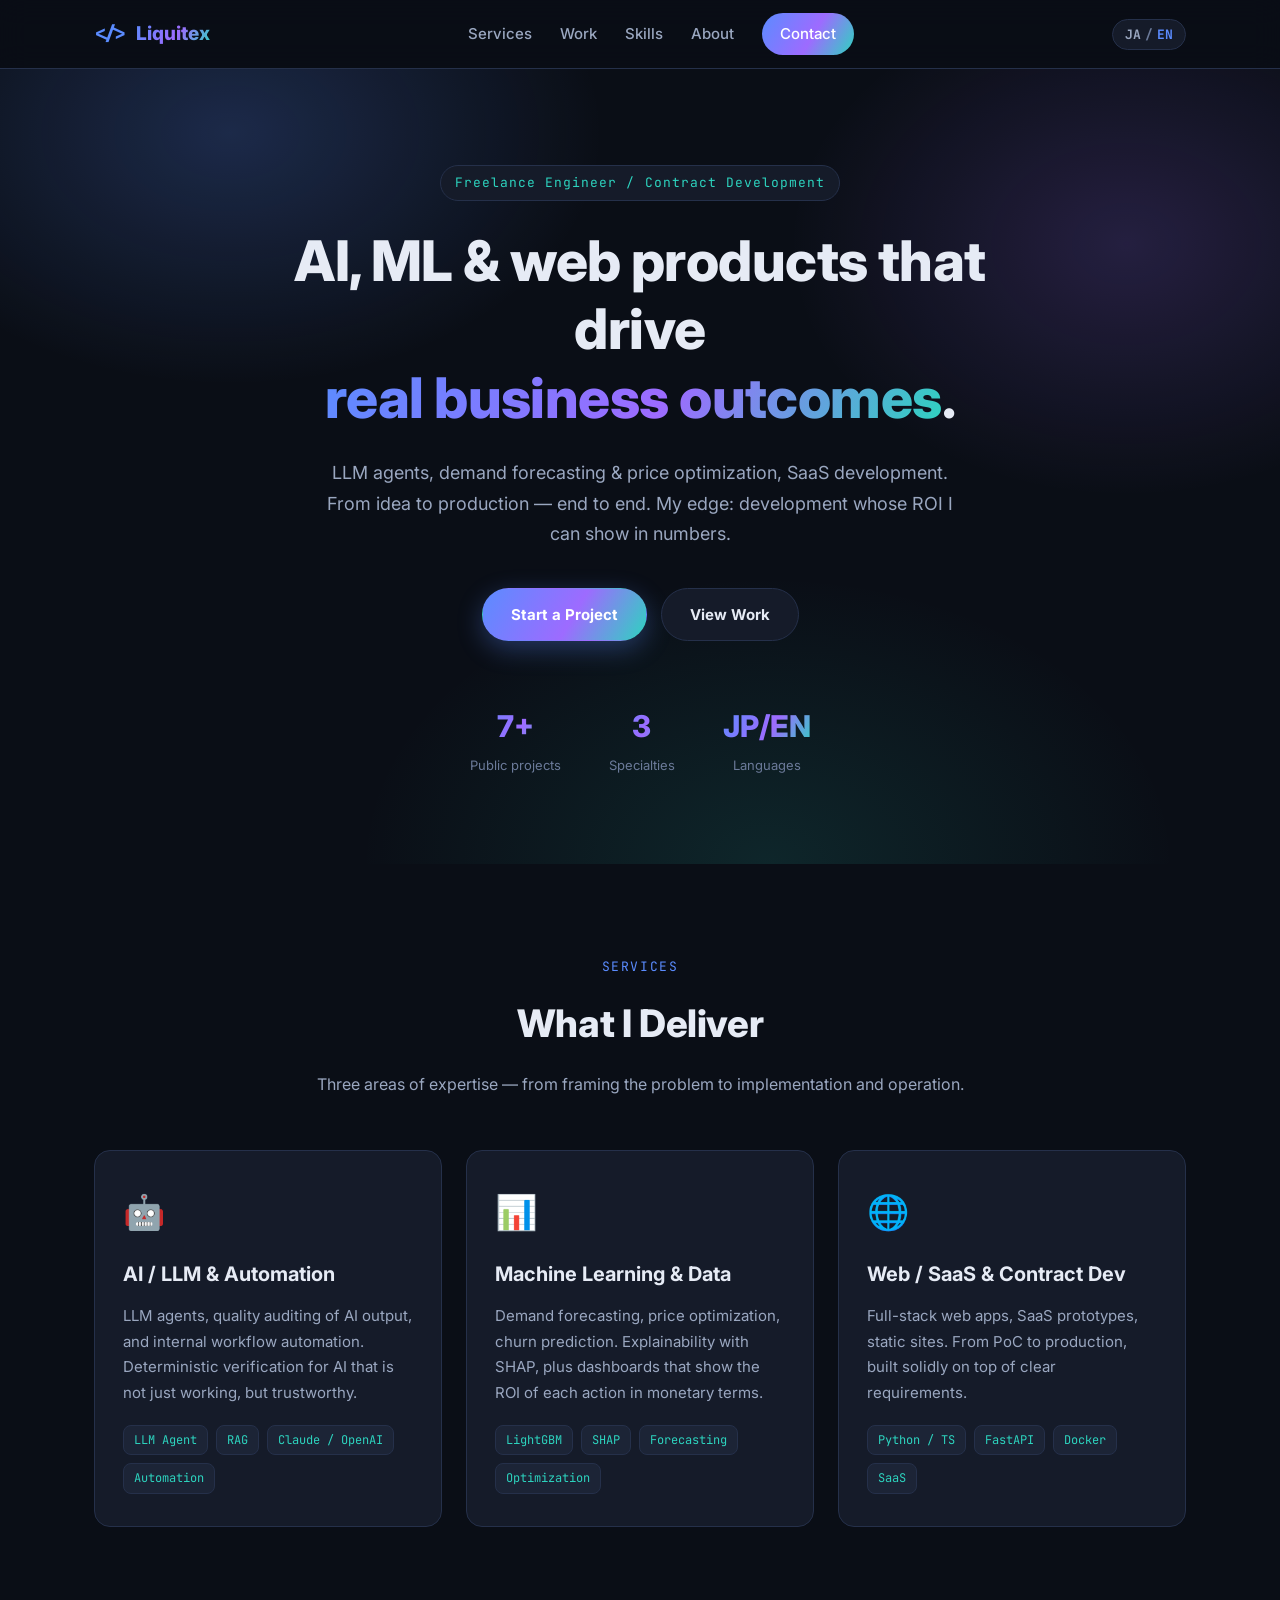
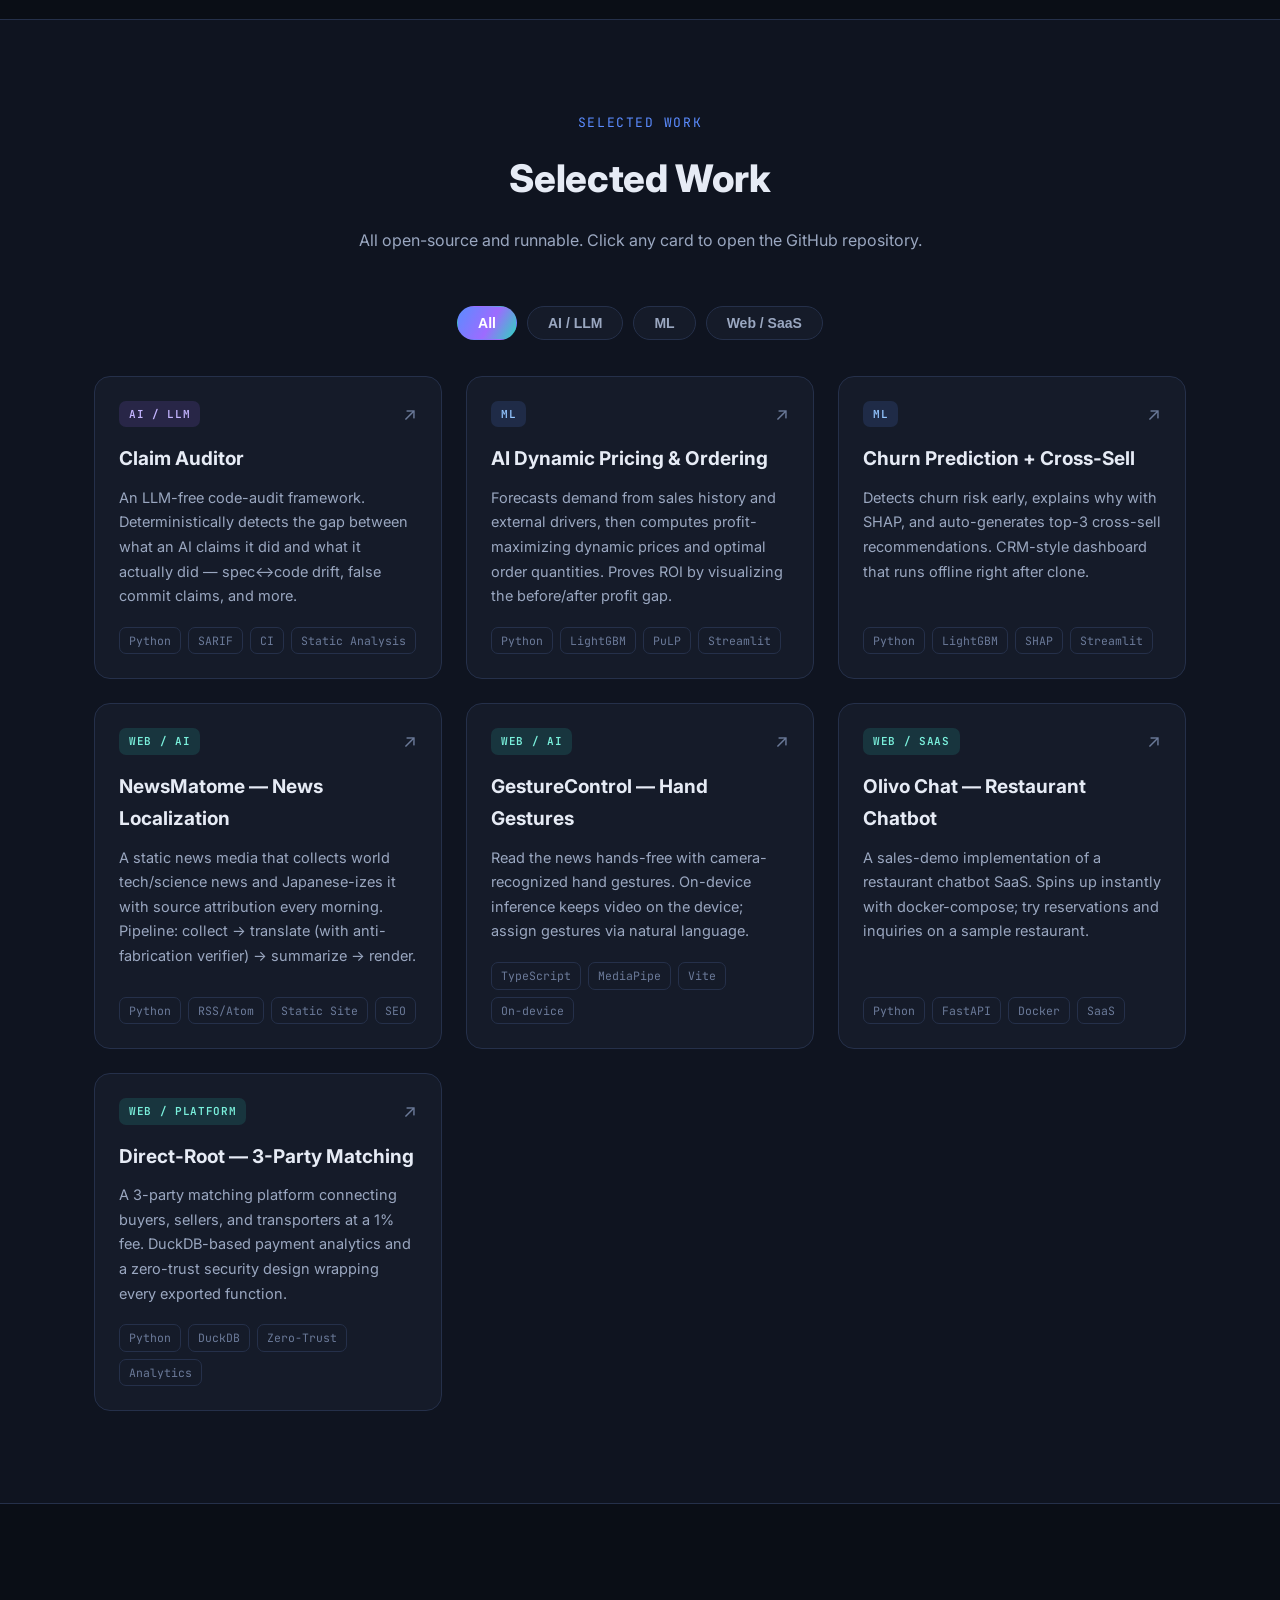
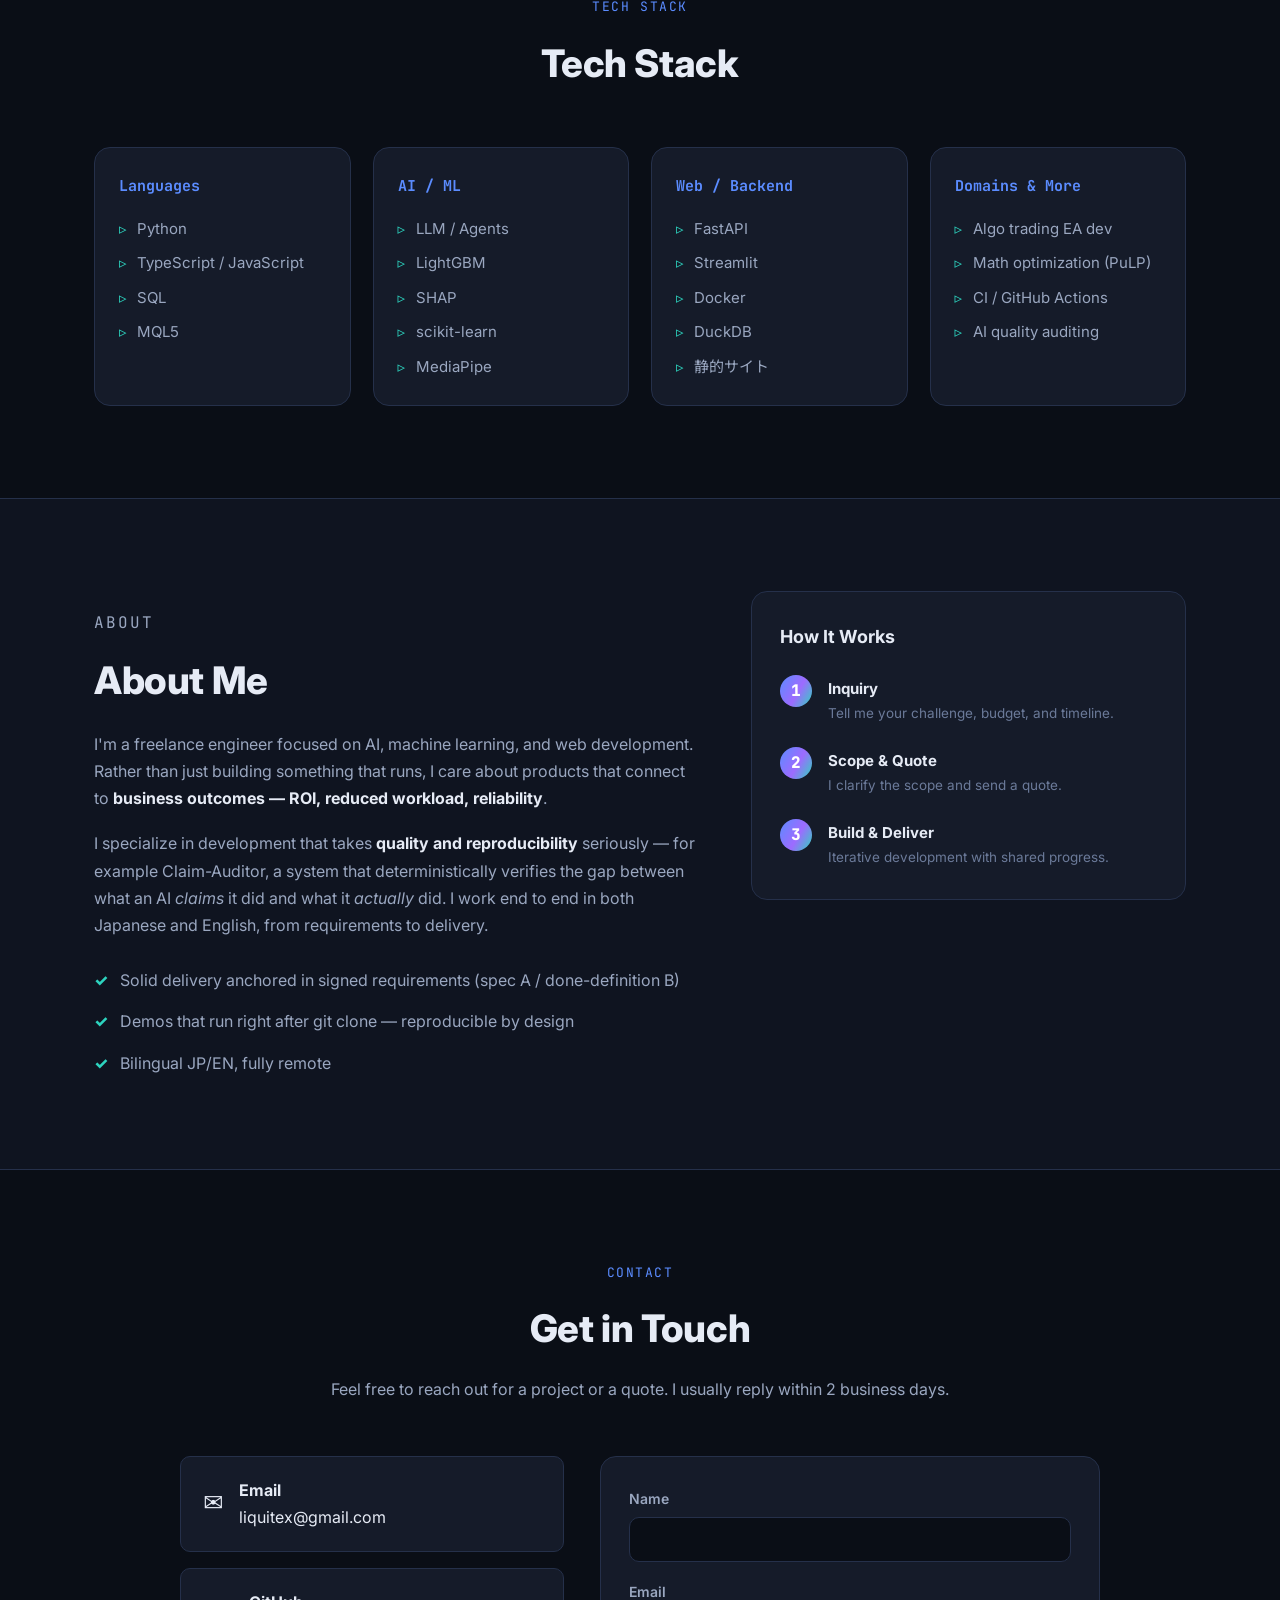
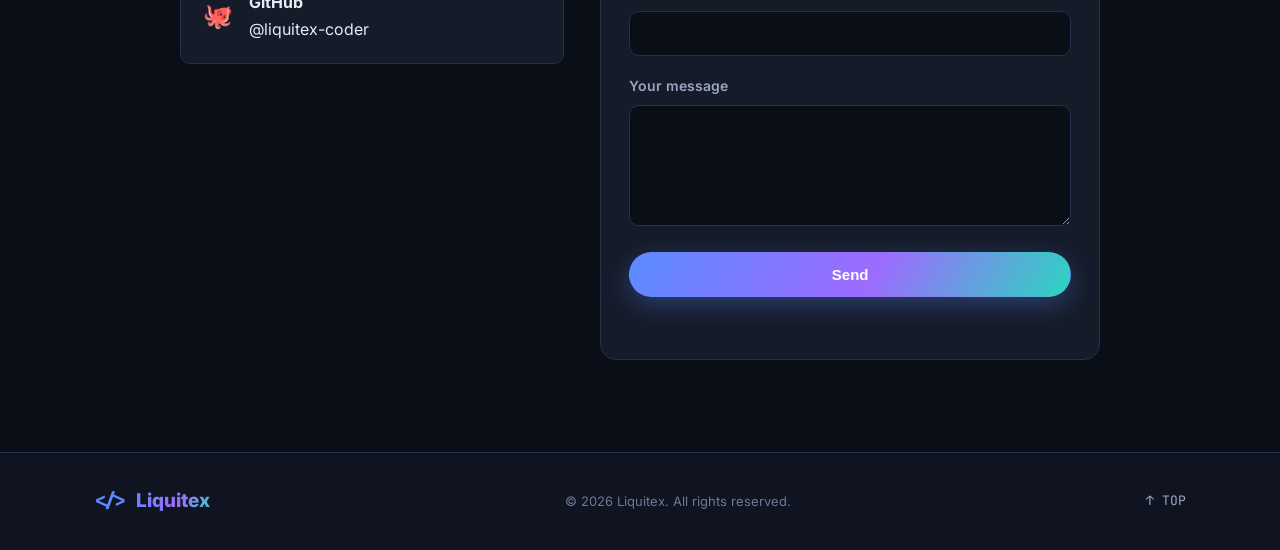
==== index.html @ 2803177d "Add bilingual freelance portfolio site Build a client-acquisition portfolio as a static GitHub Pages" ====
<!DOCTYPE html>
<html lang="ja">
<head>
  <meta charset="UTF-8" />
  <meta name="viewport" content="width=device-width, initial-scale=1.0" />
  <title data-i18n="meta.title">Liquitex — AI・機械学習・Web開発フリーランスエンジニア</title>
  <meta name="description" data-i18n="meta.description" content="AI・機械学習・Web開発で、ビジネスの成果に直結するプロダクトを作るフリーランスエンジニア。LLMエージェント、需要予測・価格最適化、SaaS開発の実績。" />
  <meta name="author" content="Liquitex" />

  <!-- Open Graph -->
  <meta property="og:type" content="website" />
  <meta property="og:title" content="Liquitex — AI・機械学習・Web開発エンジニア" />
  <meta property="og:description" content="AI・機械学習・Web開発で、ビジネスの成果に直結するプロダクトを作るフリーランスエンジニア。" />
  <meta property="og:url" content="https://liquitex-coder.github.io/" />
  <meta name="twitter:card" content="summary_large_image" />

  <link rel="icon" type="image/svg+xml" href="assets/favicon.svg" />
  <link rel="preconnect" href="https://fonts.googleapis.com" />
  <link rel="preconnect" href="https://fonts.gstatic.com" crossorigin />
  <link href="https://fonts.googleapis.com/css2?family=Inter:wght@400;500;600;700;800&family=Noto+Sans+JP:wght@400;500;700;800&family=JetBrains+Mono:wght@400;600&display=swap" rel="stylesheet" />
  <link rel="stylesheet" href="css/style.css" />
</head>
<body>
  <!-- ===== Header / Nav ===== -->
  <header class="site-header" id="top">
    <div class="container nav">
      <a href="#top" class="brand">
        <span class="brand-mark">&lt;/&gt;</span>
        <span class="brand-name">Liquitex</span>
      </a>
      <nav class="nav-links" aria-label="main">
        <a href="#services" data-i18n="nav.services">サービス</a>
        <a href="#work" data-i18n="nav.work">実績</a>
        <a href="#skills" data-i18n="nav.skills">スキル</a>
        <a href="#about" data-i18n="nav.about">プロフィール</a>
        <a href="#contact" class="nav-cta" data-i18n="nav.contact">お問い合わせ</a>
      </nav>
      <div class="nav-tools">
        <button class="lang-toggle" id="langToggle" type="button" aria-label="Switch language">
          <span class="lang-opt" data-lang="ja">JA</span>
          <span class="lang-sep">/</span>
          <span class="lang-opt" data-lang="en">EN</span>
        </button>
        <button class="menu-toggle" id="menuToggle" type="button" aria-label="Menu" aria-expanded="false">
          <span></span><span></span><span></span>
        </button>
      </div>
    </div>
  </header>

  <main>
    <!-- ===== Hero ===== -->
    <section class="hero">
      <div class="hero-bg" aria-hidden="true"></div>
      <div class="container hero-inner">
        <p class="eyebrow" data-i18n="hero.eyebrow">フリーランスエンジニア / 受託開発</p>
        <h1 class="hero-title" data-i18n="hero.title">
          AI・機械学習・Web開発で、<br /><span class="grad">ビジネスの成果</span>に直結するプロダクトを。
        </h1>
        <p class="hero-sub" data-i18n="hero.sub">
          LLMエージェント、需要予測・価格最適化、SaaS開発。アイデアから運用まで一気通貫で形にします。ROIを数字で示せる開発が強みです。
        </p>
        <div class="hero-cta">
          <a href="#contact" class="btn btn-primary" data-i18n="hero.ctaPrimary">案件のご相談</a>
          <a href="#work" class="btn btn-ghost" data-i18n="hero.ctaSecondary">実績を見る</a>
        </div>
        <div class="hero-stats">
          <div class="stat"><span class="stat-num" data-i18n="hero.stat1Num">7+</span><span class="stat-label" data-i18n="hero.stat1Label">公開プロジェクト</span></div>
          <div class="stat"><span class="stat-num" data-i18n="hero.stat2Num">3</span><span class="stat-label" data-i18n="hero.stat2Label">専門領域</span></div>
          <div class="stat"><span class="stat-num" data-i18n="hero.stat3Num">JP/EN</span><span class="stat-label" data-i18n="hero.stat3Label">対応言語</span></div>
        </div>
      </div>
    </section>

    <!-- ===== Services ===== -->
    <section id="services" class="section">
      <div class="container">
        <div class="section-head">
          <p class="section-eyebrow" data-i18n="services.eyebrow">SERVICES</p>
          <h2 class="section-title" data-i18n="services.title">提供できること</h2>
          <p class="section-lead" data-i18n="services.lead">3つの専門領域で、課題の整理から実装・運用まで対応します。</p>
        </div>
        <div class="cards-3">
          <article class="svc-card">
            <div class="svc-icon">🤖</div>
            <h3 data-i18n="services.s1Title">AI / LLM・自動化</h3>
            <p data-i18n="services.s1Body">LLMエージェント、AI生成物の品質監査、社内業務の自動化。決定論的な検証で「動くだけ」でなく「信頼できる」AIを構築します。</p>
            <ul class="svc-tags">
              <li>LLM Agent</li><li>RAG</li><li>Claude / OpenAI</li><li data-i18n="services.s1Tag">業務自動化</li>
            </ul>
          </article>
          <article class="svc-card">
            <div class="svc-icon">📊</div>
            <h3 data-i18n="services.s2Title">機械学習・データ分析</h3>
            <p data-i18n="services.s2Body">需要予測、価格最適化、解約予測。SHAPによる説明可能性と、施策のROIを金額で示すダッシュボードまで一体で提供します。</p>
            <ul class="svc-tags">
              <li>LightGBM</li><li>SHAP</li><li data-i18n="services.s2Tag">需要予測</li><li data-i18n="services.s2Tag2">最適化</li>
            </ul>
          </article>
          <article class="svc-card">
            <div class="svc-icon">🌐</div>
            <h3 data-i18n="services.s3Title">Web / SaaS・受託開発</h3>
            <p data-i18n="services.s3Body">フルスタックWebアプリ、SaaSプロトタイプ、静的サイト。PoCから本番運用まで、要件定義を起点に着実に形にします。</p>
            <ul class="svc-tags">
              <li>Python / TS</li><li>FastAPI</li><li>Docker</li><li data-i18n="services.s3Tag">SaaS</li>
            </ul>
          </article>
        </div>
      </div>
    </section>

    <!-- ===== Work / Projects ===== -->
    <section id="work" class="section section-alt">
      <div class="container">
        <div class="section-head">
          <p class="section-eyebrow" data-i18n="work.eyebrow">SELECTED WORK</p>
          <h2 class="section-title" data-i18n="work.title">実績・プロジェクト</h2>
          <p class="section-lead" data-i18n="work.lead">いずれもソースコード公開・実行可能。クリックでGitHubリポジトリへ。</p>
        </div>
        <div class="filter-bar" id="filterBar">
          <button class="filter-btn active" data-filter="all" data-i18n="work.filterAll">すべて</button>
          <button class="filter-btn" data-filter="ai" data-i18n="work.filterAI">AI / LLM</button>
          <button class="filter-btn" data-filter="ml" data-i18n="work.filterML">機械学習</button>
          <button class="filter-btn" data-filter="web" data-i18n="work.filterWeb">Web / SaaS</button>
        </div>
        <div class="cards-grid" id="projectGrid"><!-- rendered by js/projects.js --></div>
      </div>
    </section>

    <!-- ===== Skills ===== -->
    <section id="skills" class="section">
      <div class="container">
        <div class="section-head">
          <p class="section-eyebrow" data-i18n="skills.eyebrow">TECH STACK</p>
          <h2 class="section-title" data-i18n="skills.title">技術スタック</h2>
        </div>
        <div class="skills-grid">
          <div class="skill-group">
            <h3 data-i18n="skills.g1">言語</h3>
            <ul><li>Python</li><li>TypeScript / JavaScript</li><li>SQL</li><li>MQL5</li></ul>
          </div>
          <div class="skill-group">
            <h3 data-i18n="skills.g2">AI / ML</h3>
            <ul><li>LLM / Agents</li><li>LightGBM</li><li>SHAP</li><li>scikit-learn</li><li>MediaPipe</li></ul>
          </div>
          <div class="skill-group">
            <h3 data-i18n="skills.g3">Web / バックエンド</h3>
            <ul><li>FastAPI</li><li>Streamlit</li><li>Docker</li><li>DuckDB</li><li>静的サイト</li></ul>
          </div>
          <div class="skill-group">
            <h3 data-i18n="skills.g4">領域・その他</h3>
            <ul><li data-i18n="skills.fx">自動売買EA開発</li><li data-i18n="skills.opt">数理最適化 (PuLP)</li><li>CI / GitHub Actions</li><li data-i18n="skills.audit">AI品質監査</li></ul>
          </div>
        </div>
      </div>
    </section>

    <!-- ===== About ===== -->
    <section id="about" class="section section-alt">
      <div class="container about-inner">
        <div class="about-text">
          <p class="section-eyebrow" data-i18n="about.eyebrow">ABOUT</p>
          <h2 class="section-title" data-i18n="about.title">プロフィール</h2>
          <p data-i18n="about.p1">AI・機械学習・Web開発を軸に活動するフリーランスエンジニアです。単に動くものを作るのではなく、<strong>ビジネス上の成果（ROI・工数削減・信頼性）</strong>に結びつくプロダクトづくりを大切にしています。</p>
          <p data-i18n="about.p2">特に、AIが「やったと主張すること」と「実際にやったこと」の差分を決定論的に検証する仕組み（Claim-Auditor）など、<strong>品質と再現性</strong>に踏み込んだ開発を得意とします。日本語・英語の両方で要件定義から納品まで対応可能です。</p>
          <div class="about-points">
            <div class="point"><span class="point-mark">✓</span><span data-i18n="about.point1">要件定義（署名要件A／受け入れ定義B）を起点にした堅実な開発</span></div>
            <div class="point"><span class="point-mark">✓</span><span data-i18n="about.point2">git clone 後すぐ動く・再現可能なデモを重視</span></div>
            <div class="point"><span class="point-mark">✓</span><span data-i18n="about.point3">日英バイリンガル対応・リモート完結</span></div>
          </div>
        </div>
        <aside class="about-card">
          <h3 data-i18n="about.flowTitle">ご依頼の流れ</h3>
          <ol class="flow">
            <li><span class="flow-step">1</span><div><strong data-i18n="about.flow1t">ご相談</strong><p data-i18n="about.flow1b">課題・ご予算・納期をお聞かせください。</p></div></li>
            <li><span class="flow-step">2</span><div><strong data-i18n="about.flow2t">要件定義・お見積</strong><p data-i18n="about.flow2b">実現範囲を整理し、見積をご提示。</p></div></li>
            <li><span class="flow-step">3</span><div><strong data-i18n="about.flow3t">開発・納品</strong><p data-i18n="about.flow3b">進捗を共有しながら反復的に開発。</p></div></li>
          </ol>
        </aside>
      </div>
    </section>

    <!-- ===== Contact ===== -->
    <section id="contact" class="section">
      <div class="container">
        <div class="section-head">
          <p class="section-eyebrow" data-i18n="contact.eyebrow">CONTACT</p>
          <h2 class="section-title" data-i18n="contact.title">お問い合わせ</h2>
          <p class="section-lead" data-i18n="contact.lead">案件のご相談・お見積もりはお気軽にどうぞ。通常2営業日以内に返信します。</p>
        </div>
        <div class="contact-grid">
          <div class="contact-direct">
            <a class="contact-link" href="mailto:liquitex@gmail.com">
              <span class="contact-ic">✉️</span>
              <span><strong>Email</strong><br />liquitex@gmail.com</span>
            </a>
            <a class="contact-link" href="https://github.com/liquitex-coder" target="_blank" rel="noopener">
              <span class="contact-ic">🐙</span>
              <span><strong>GitHub</strong><br />@liquitex-coder</span>
            </a>
          </div>
          <!-- Formspree form. 使い方: https://formspree.io で無料登録し、発行された
               フォームID (例: xqkzabcd) を下の action の YOUR_FORM_ID と差し替えてください。
               未設定の場合は自動でメールクライアントが開くフォールバックが働きます。 -->
          <form class="contact-form" id="contactForm" action="https://formspree.io/f/YOUR_FORM_ID" method="POST">
            <div class="field">
              <label for="name" data-i18n="contact.name">お名前</label>
              <input type="text" id="name" name="name" required />
            </div>
            <div class="field">
              <label for="email" data-i18n="contact.email">メールアドレス</label>
              <input type="email" id="email" name="email" required />
            </div>
            <div class="field">
              <label for="message" data-i18n="contact.message">ご相談内容</label>
              <textarea id="message" name="message" rows="5" required></textarea>
            </div>
            <button type="submit" class="btn btn-primary btn-block" data-i18n="contact.send">送信する</button>
            <p class="form-note" id="formNote" data-i18n="contact.note"></p>
          </form>
        </div>
      </div>
    </section>
  </main>

  <!-- ===== Footer ===== -->
  <footer class="site-footer">
    <div class="container footer-inner">
      <span class="brand"><span class="brand-mark">&lt;/&gt;</span><span class="brand-name">Liquitex</span></span>
      <p class="copyright">© <span id="year"></span> Liquitex. All rights reserved.</p>
      <a href="#top" class="to-top" data-i18n="footer.top">↑ TOP</a>
    </div>
  </footer>

  <script src="js/i18n.js"></script>
  <script src="js/projects.js"></script>
  <script src="js/main.js"></script>
</body>
</html>
---- css/style.css ----
/* ============================================================
   Liquitex Portfolio — style.css
   Modern dark theme, bilingual JP/EN, no build step.
   ============================================================ */

:root {
  --bg: #0a0e16;
  --bg-alt: #0f1420;
  --surface: #151b29;
  --surface-2: #1c2436;
  --border: #25304a;
  --text: #e6ebf5;
  --text-dim: #9aa7c0;
  --text-faint: #6b7a99;
  --accent: #5b8cff;
  --accent-2: #9d6bff;
  --accent-3: #2dd4bf;
  --grad: linear-gradient(120deg, #5b8cff 0%, #9d6bff 55%, #2dd4bf 100%);
  --radius: 16px;
  --radius-sm: 10px;
  --shadow: 0 12px 40px rgba(0, 0, 0, 0.45);
  --maxw: 1140px;
  --font-ja: "Noto Sans JP", "Inter", system-ui, sans-serif;
  --font-en: "Inter", "Noto Sans JP", system-ui, sans-serif;
  --font-mono: "JetBrains Mono", ui-monospace, monospace;
}

* { box-sizing: border-box; margin: 0; padding: 0; }

html { scroll-behavior: smooth; scroll-padding-top: 80px; }

body {
  font-family: var(--font-ja);
  background: var(--bg);
  color: var(--text);
  line-height: 1.7;
  -webkit-font-smoothing: antialiased;
  overflow-x: hidden;
}
body[data-lang="en"] { font-family: var(--font-en); }

a { color: inherit; text-decoration: none; }
img { max-width: 100%; display: block; }

.container { width: 100%; max-width: var(--maxw); margin: 0 auto; padding: 0 24px; }

/* ---------- Header / Nav ---------- */
.site-header {
  position: sticky; top: 0; z-index: 100;
  background: rgba(10, 14, 22, 0.78);
  backdrop-filter: blur(14px);
  border-bottom: 1px solid var(--border);
}
.nav { display: flex; align-items: center; justify-content: space-between; height: 68px; }
.brand { display: inline-flex; align-items: center; gap: 9px; font-weight: 800; font-size: 19px; }
.brand-mark { font-family: var(--font-mono); color: var(--accent); }
.brand-name { background: var(--grad); -webkit-background-clip: text; background-clip: text; -webkit-text-fill-color: transparent; }
.nav-links { display: flex; align-items: center; gap: 28px; }
.nav-links a { color: var(--text-dim); font-size: 15px; font-weight: 500; transition: color .2s; }
.nav-links a:hover { color: var(--text); }
.nav-cta {
  padding: 8px 18px; border-radius: 999px; color: #fff !important;
  background: var(--grad); font-weight: 700;
}
.nav-cta:hover { opacity: .9; }
.nav-tools { display: flex; align-items: center; gap: 12px; }
.lang-toggle {
  display: inline-flex; align-items: center; gap: 4px;
  background: var(--surface); border: 1px solid var(--border);
  color: var(--text-dim); border-radius: 999px; padding: 6px 12px;
  font-size: 13px; font-weight: 700; cursor: pointer; font-family: var(--font-mono);
}
.lang-toggle .lang-opt.active { color: var(--accent); }
.lang-sep { color: var(--text-faint); }
.menu-toggle { display: none; flex-direction: column; gap: 5px; background: none; border: 0; cursor: pointer; padding: 8px; }
.menu-toggle span { width: 22px; height: 2px; background: var(--text); border-radius: 2px; transition: .25s; }
.menu-toggle.open span:nth-child(1) { transform: translateY(7px) rotate(45deg); }
.menu-toggle.open span:nth-child(2) { opacity: 0; }
.menu-toggle.open span:nth-child(3) { transform: translateY(-7px) rotate(-45deg); }

/* ---------- Hero ---------- */
.hero { position: relative; padding: 96px 0 88px; overflow: hidden; }
.hero-bg {
  position: absolute; inset: 0; z-index: 0;
  background:
    radial-gradient(620px 420px at 18% 8%, rgba(91,140,255,.22), transparent 60%),
    radial-gradient(560px 420px at 88% 22%, rgba(157,107,255,.18), transparent 60%),
    radial-gradient(680px 480px at 60% 100%, rgba(45,212,191,.12), transparent 60%);
}
.hero-inner { position: relative; z-index: 1; text-align: center; max-width: 860px; }
.eyebrow {
  display: inline-block; font-family: var(--font-mono); font-size: 13px; letter-spacing: .08em;
  color: var(--accent-3); border: 1px solid var(--border); background: var(--surface);
  padding: 6px 14px; border-radius: 999px; margin-bottom: 26px;
}
.hero-title { font-size: clamp(30px, 5.2vw, 56px); line-height: 1.22; font-weight: 800; letter-spacing: -0.01em; }
.hero-title .grad { background: var(--grad); -webkit-background-clip: text; background-clip: text; -webkit-text-fill-color: transparent; }
.hero-sub { margin: 26px auto 0; max-width: 660px; color: var(--text-dim); font-size: clamp(15px, 2vw, 18px); }
.hero-cta { margin-top: 38px; display: flex; gap: 14px; justify-content: center; flex-wrap: wrap; }
.hero-stats { margin-top: 60px; display: flex; gap: 48px; justify-content: center; flex-wrap: wrap; }
.stat { display: flex; flex-direction: column; gap: 2px; }
.stat-num { font-size: 30px; font-weight: 800; background: var(--grad); -webkit-background-clip: text; background-clip: text; -webkit-text-fill-color: transparent; }
.stat-label { font-size: 13px; color: var(--text-faint); }

/* ---------- Buttons ---------- */
.btn {
  display: inline-flex; align-items: center; justify-content: center;
  padding: 13px 28px; border-radius: 999px; font-weight: 700; font-size: 15px;
  cursor: pointer; border: 1px solid transparent; transition: transform .18s, opacity .18s, background .2s;
}
.btn:hover { transform: translateY(-2px); }
.btn-primary { background: var(--grad); color: #fff; box-shadow: 0 8px 26px rgba(91,140,255,.32); }
.btn-ghost { background: var(--surface); border-color: var(--border); color: var(--text); }
.btn-ghost:hover { background: var(--surface-2); }
.btn-block { width: 100%; }

/* ---------- Sections ---------- */
.section { padding: 92px 0; }
.section-alt { background: var(--bg-alt); border-top: 1px solid var(--border); border-bottom: 1px solid var(--border); }
.section-head { text-align: center; max-width: 680px; margin: 0 auto 52px; }
.section-eyebrow { font-family: var(--font-mono); font-size: 13px; letter-spacing: .12em; color: var(--accent); margin-bottom: 12px; }
.section-title { font-size: clamp(26px, 3.6vw, 38px); font-weight: 800; letter-spacing: -0.01em; }
.section-lead { margin-top: 16px; color: var(--text-dim); font-size: 16px; }

/* ---------- Services ---------- */
.cards-3 { display: grid; grid-template-columns: repeat(3, 1fr); gap: 24px; }
.svc-card {
  background: var(--surface); border: 1px solid var(--border); border-radius: var(--radius);
  padding: 32px 28px; transition: transform .2s, border-color .2s;
}
.svc-card:hover { transform: translateY(-4px); border-color: var(--accent); }
.svc-icon { font-size: 34px; margin-bottom: 16px; }
.svc-card h3 { font-size: 20px; margin-bottom: 12px; }
.svc-card p { color: var(--text-dim); font-size: 15px; }
.svc-tags { list-style: none; display: flex; flex-wrap: wrap; gap: 8px; margin-top: 20px; }
.svc-tags li { font-family: var(--font-mono); font-size: 12px; color: var(--accent-3); background: var(--surface-2); border: 1px solid var(--border); padding: 4px 10px; border-radius: 8px; }

/* ---------- Work / Projects ---------- */
.filter-bar { display: flex; gap: 10px; justify-content: center; flex-wrap: wrap; margin-bottom: 36px; }
.filter-btn {
  background: var(--surface); border: 1px solid var(--border); color: var(--text-dim);
  padding: 8px 20px; border-radius: 999px; font-size: 14px; font-weight: 600; cursor: pointer; transition: .2s;
}
.filter-btn:hover { color: var(--text); }
.filter-btn.active { background: var(--grad); color: #fff; border-color: transparent; }
.cards-grid { display: grid; grid-template-columns: repeat(3, 1fr); gap: 24px; }
.proj-card {
  display: flex; flex-direction: column; background: var(--surface);
  border: 1px solid var(--border); border-radius: var(--radius); overflow: hidden;
  transition: transform .2s, border-color .2s; min-height: 100%;
}
.proj-card:hover { transform: translateY(-5px); border-color: var(--accent); }
.proj-top { padding: 22px 24px 0; display: flex; align-items: center; justify-content: space-between; }
.proj-cat { font-family: var(--font-mono); font-size: 11px; letter-spacing: .06em; text-transform: uppercase; padding: 4px 10px; border-radius: 7px; font-weight: 600; }
.proj-cat.ai { color: #c4b5ff; background: rgba(157,107,255,.14); }
.proj-cat.ml { color: #93c5ff; background: rgba(91,140,255,.14); }
.proj-cat.web { color: #7af0dc; background: rgba(45,212,191,.14); }
.proj-arrow { color: var(--text-faint); font-size: 18px; transition: transform .2s, color .2s; }
.proj-card:hover .proj-arrow { color: var(--accent); transform: translate(3px,-3px); }
.proj-body { padding: 14px 24px 24px; display: flex; flex-direction: column; flex: 1; }
.proj-body h3 { font-size: 19px; margin-bottom: 10px; }
.proj-body p { color: var(--text-dim); font-size: 14.5px; flex: 1; }
.proj-stack { list-style: none; display: flex; flex-wrap: wrap; gap: 7px; margin-top: 18px; }
.proj-stack li { font-family: var(--font-mono); font-size: 11.5px; color: var(--text-faint); border: 1px solid var(--border); padding: 3px 9px; border-radius: 7px; }

/* ---------- Skills ---------- */
.skills-grid { display: grid; grid-template-columns: repeat(4, 1fr); gap: 22px; }
.skill-group { background: var(--surface); border: 1px solid var(--border); border-radius: var(--radius); padding: 26px 24px; }
.skill-group h3 { font-size: 15px; color: var(--accent); margin-bottom: 16px; font-family: var(--font-mono); }
.skill-group ul { list-style: none; display: flex; flex-direction: column; gap: 9px; }
.skill-group li { font-size: 15px; color: var(--text-dim); padding-left: 18px; position: relative; }
.skill-group li::before { content: "▹"; position: absolute; left: 0; color: var(--accent-3); }

/* ---------- About ---------- */
.about-inner { display: grid; grid-template-columns: 1.4fr 1fr; gap: 48px; align-items: start; }
.about-text .section-eyebrow, .about-text .section-title { text-align: left; }
.about-text > p { color: var(--text-dim); margin-top: 18px; font-size: 16px; }
.about-text strong { color: var(--text); }
.about-points { margin-top: 28px; display: flex; flex-direction: column; gap: 14px; }
.point { display: flex; gap: 12px; align-items: flex-start; color: var(--text-dim); }
.point-mark { color: var(--accent-3); font-weight: 800; }
.about-card { background: var(--surface); border: 1px solid var(--border); border-radius: var(--radius); padding: 30px 28px; position: sticky; top: 92px; }
.about-card h3 { font-size: 18px; margin-bottom: 22px; }
.flow { list-style: none; display: flex; flex-direction: column; gap: 22px; }
.flow li { display: flex; gap: 16px; }
.flow-step { flex: none; width: 32px; height: 32px; border-radius: 50%; display: grid; place-items: center; font-weight: 800; font-family: var(--font-mono); color: #fff; background: var(--grad); }
.flow strong { font-size: 15px; }
.flow p { font-size: 13.5px; color: var(--text-faint); }

/* ---------- Contact ---------- */
.contact-grid { display: grid; grid-template-columns: 1fr 1.3fr; gap: 36px; max-width: 920px; margin: 0 auto; align-items: start; }
.contact-direct { display: flex; flex-direction: column; gap: 16px; }
.contact-link { display: flex; gap: 16px; align-items: center; background: var(--surface); border: 1px solid var(--border); border-radius: var(--radius-sm); padding: 20px 22px; transition: .2s; }
.contact-link:hover { border-color: var(--accent); transform: translateY(-2px); }
.contact-ic { font-size: 24px; }
.contact-form { background: var(--surface); border: 1px solid var(--border); border-radius: var(--radius); padding: 30px 28px; }
.field { margin-bottom: 18px; }
.field label { display: block; font-size: 14px; color: var(--text-dim); margin-bottom: 7px; font-weight: 600; }
.field input, .field textarea {
  width: 100%; background: var(--bg); border: 1px solid var(--border); border-radius: var(--radius-sm);
  padding: 12px 14px; color: var(--text); font-size: 15px; font-family: inherit; transition: border-color .2s;
}
.field input:focus, .field textarea:focus { outline: none; border-color: var(--accent); }
.field textarea { resize: vertical; }
.form-note { margin-top: 14px; font-size: 13px; color: var(--text-faint); text-align: center; min-height: 18px; }
.form-note.ok { color: var(--accent-3); }
.form-note.err { color: #ff8a8a; }

/* ---------- Footer ---------- */
.site-footer { border-top: 1px solid var(--border); padding: 32px 0; background: var(--bg-alt); }
.footer-inner { display: flex; align-items: center; justify-content: space-between; flex-wrap: wrap; gap: 14px; }
.copyright { color: var(--text-faint); font-size: 13px; }
.to-top { font-family: var(--font-mono); font-size: 13px; color: var(--text-dim); }
.to-top:hover { color: var(--accent); }

/* ---------- Reveal animation ---------- */
.reveal { opacity: 0; transform: translateY(22px); transition: opacity .6s ease, transform .6s ease; }
.reveal.in { opacity: 1; transform: none; }

/* ---------- Responsive ---------- */
@media (max-width: 920px) {
  .cards-3, .cards-grid { grid-template-columns: repeat(2, 1fr); }
  .skills-grid { grid-template-columns: repeat(2, 1fr); }
  .about-inner { grid-template-columns: 1fr; }
  .about-card { position: static; }
  .contact-grid { grid-template-columns: 1fr; }
}
@media (max-width: 720px) {
  .nav-links {
    position: fixed; inset: 68px 0 auto 0; flex-direction: column; gap: 0;
    background: var(--bg-alt); border-bottom: 1px solid var(--border);
    padding: 8px 0; transform: translateY(-130%); transition: transform .28s ease; align-items: stretch;
  }
  .nav-links.open { transform: none; }
  .nav-links a { padding: 14px 24px; }
  .nav-cta { margin: 8px 24px; text-align: center; }
  .menu-toggle { display: flex; }
  .hero-stats { gap: 32px; }
  .cards-3, .cards-grid, .skills-grid { grid-template-columns: 1fr; }
  .section { padding: 64px 0; }
  .hero { padding: 64px 0 56px; }
}

@media (prefers-reduced-motion: reduce) {
  * { scroll-behavior: auto !important; }
  .reveal { transition: none; opacity: 1; transform: none; }
  .btn:hover, .svc-card:hover, .proj-card:hover { transform: none; }
}
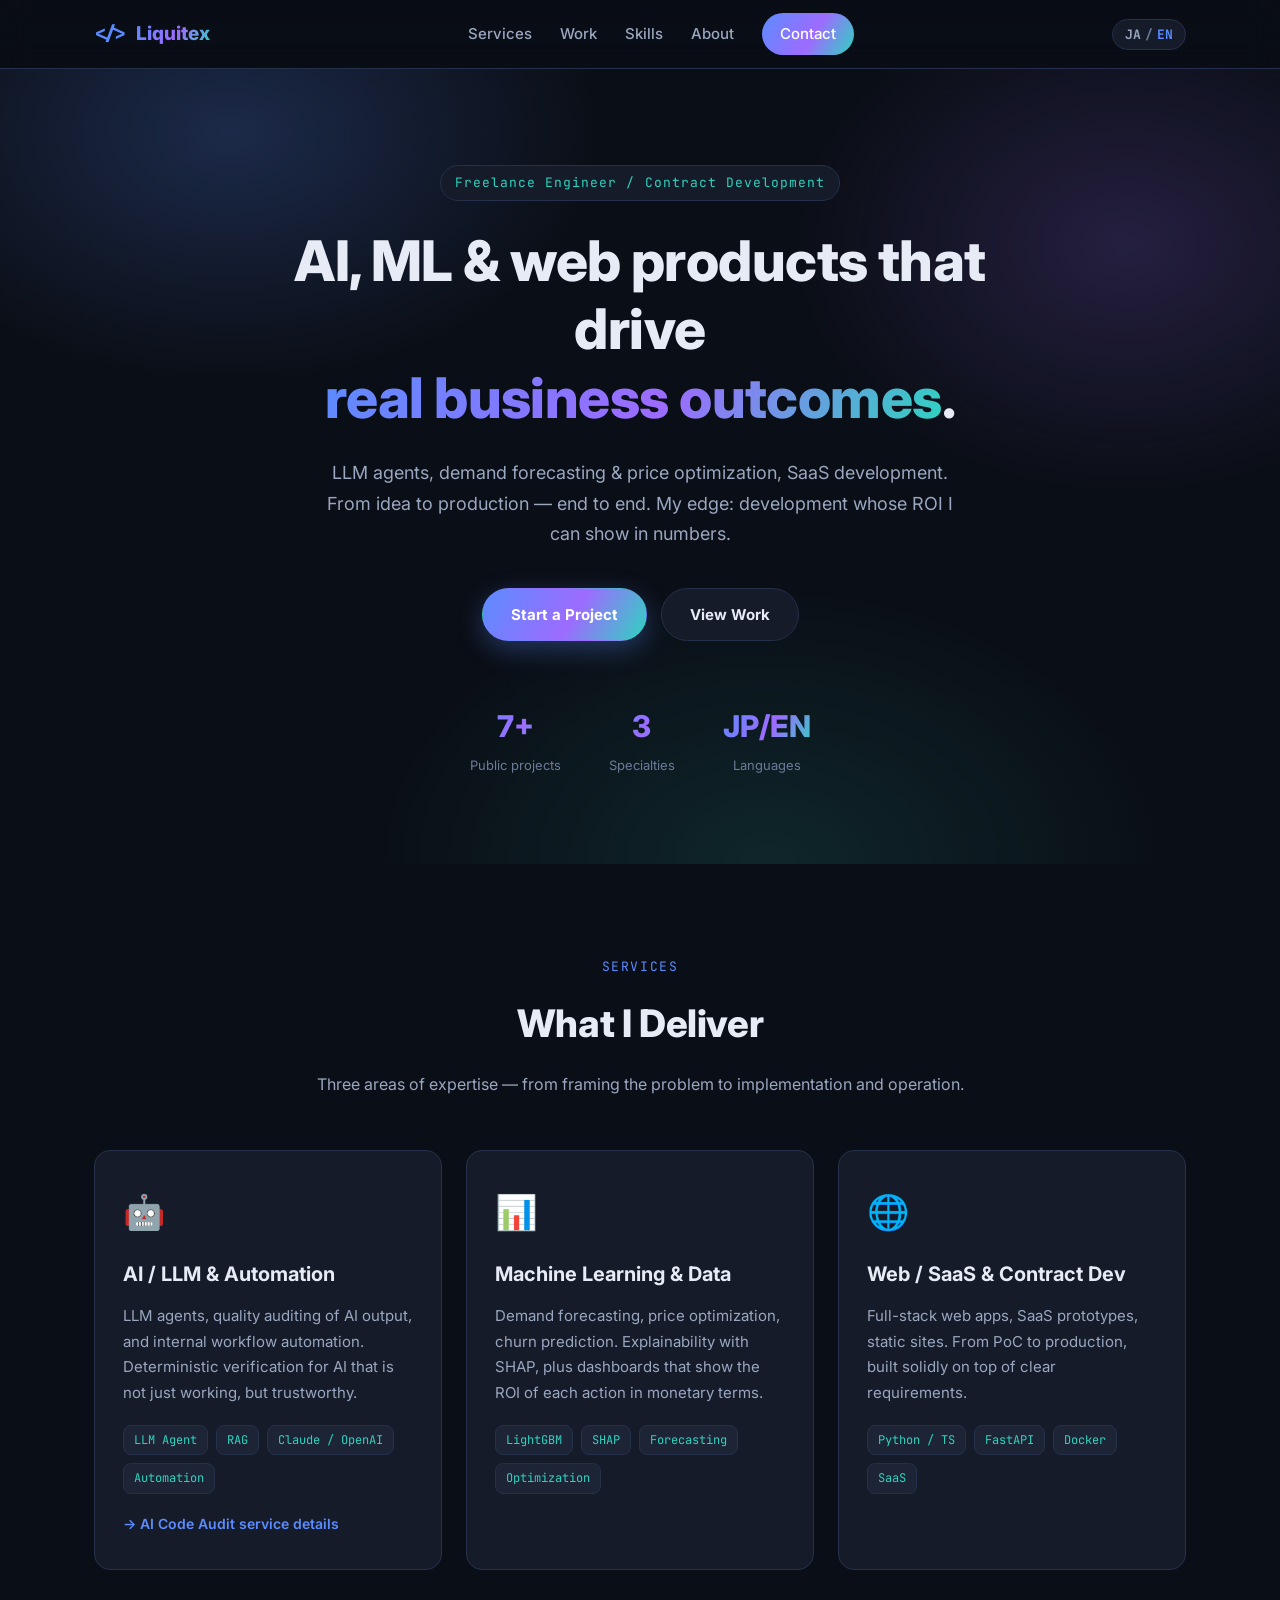
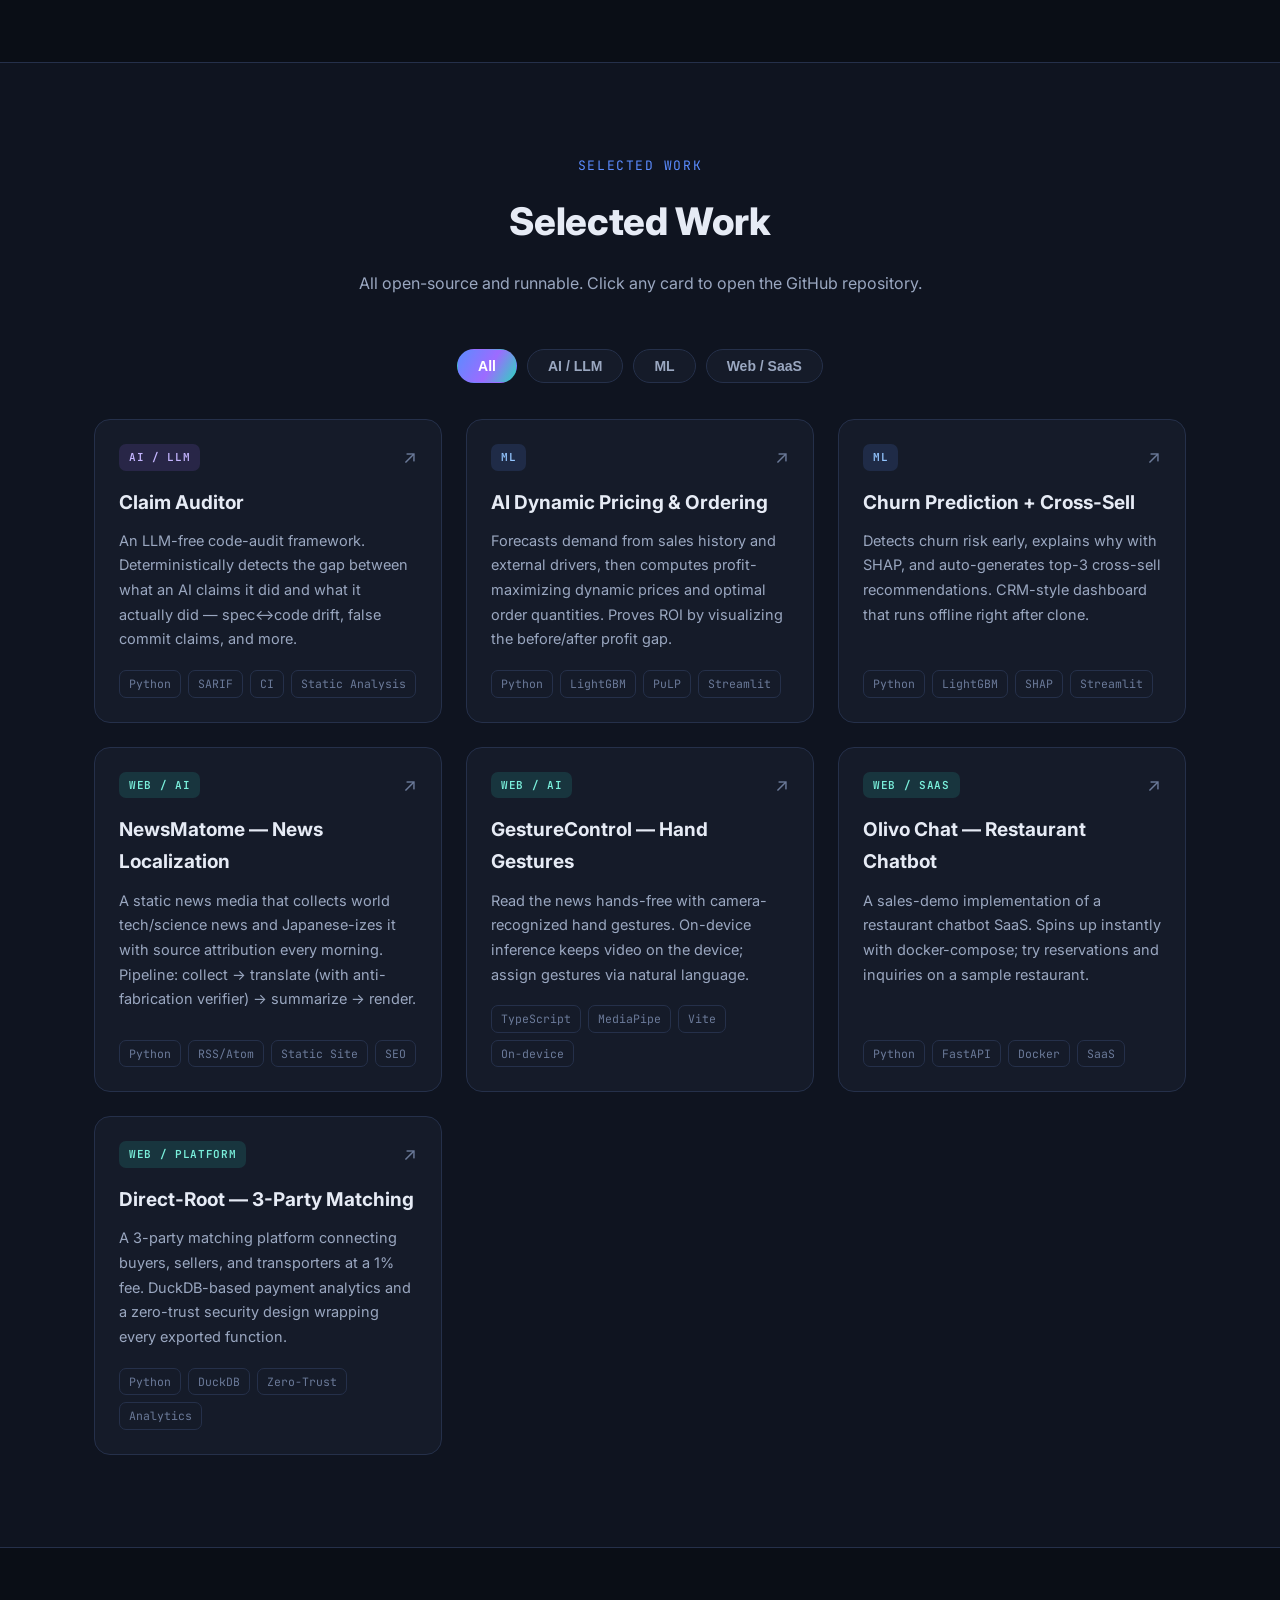
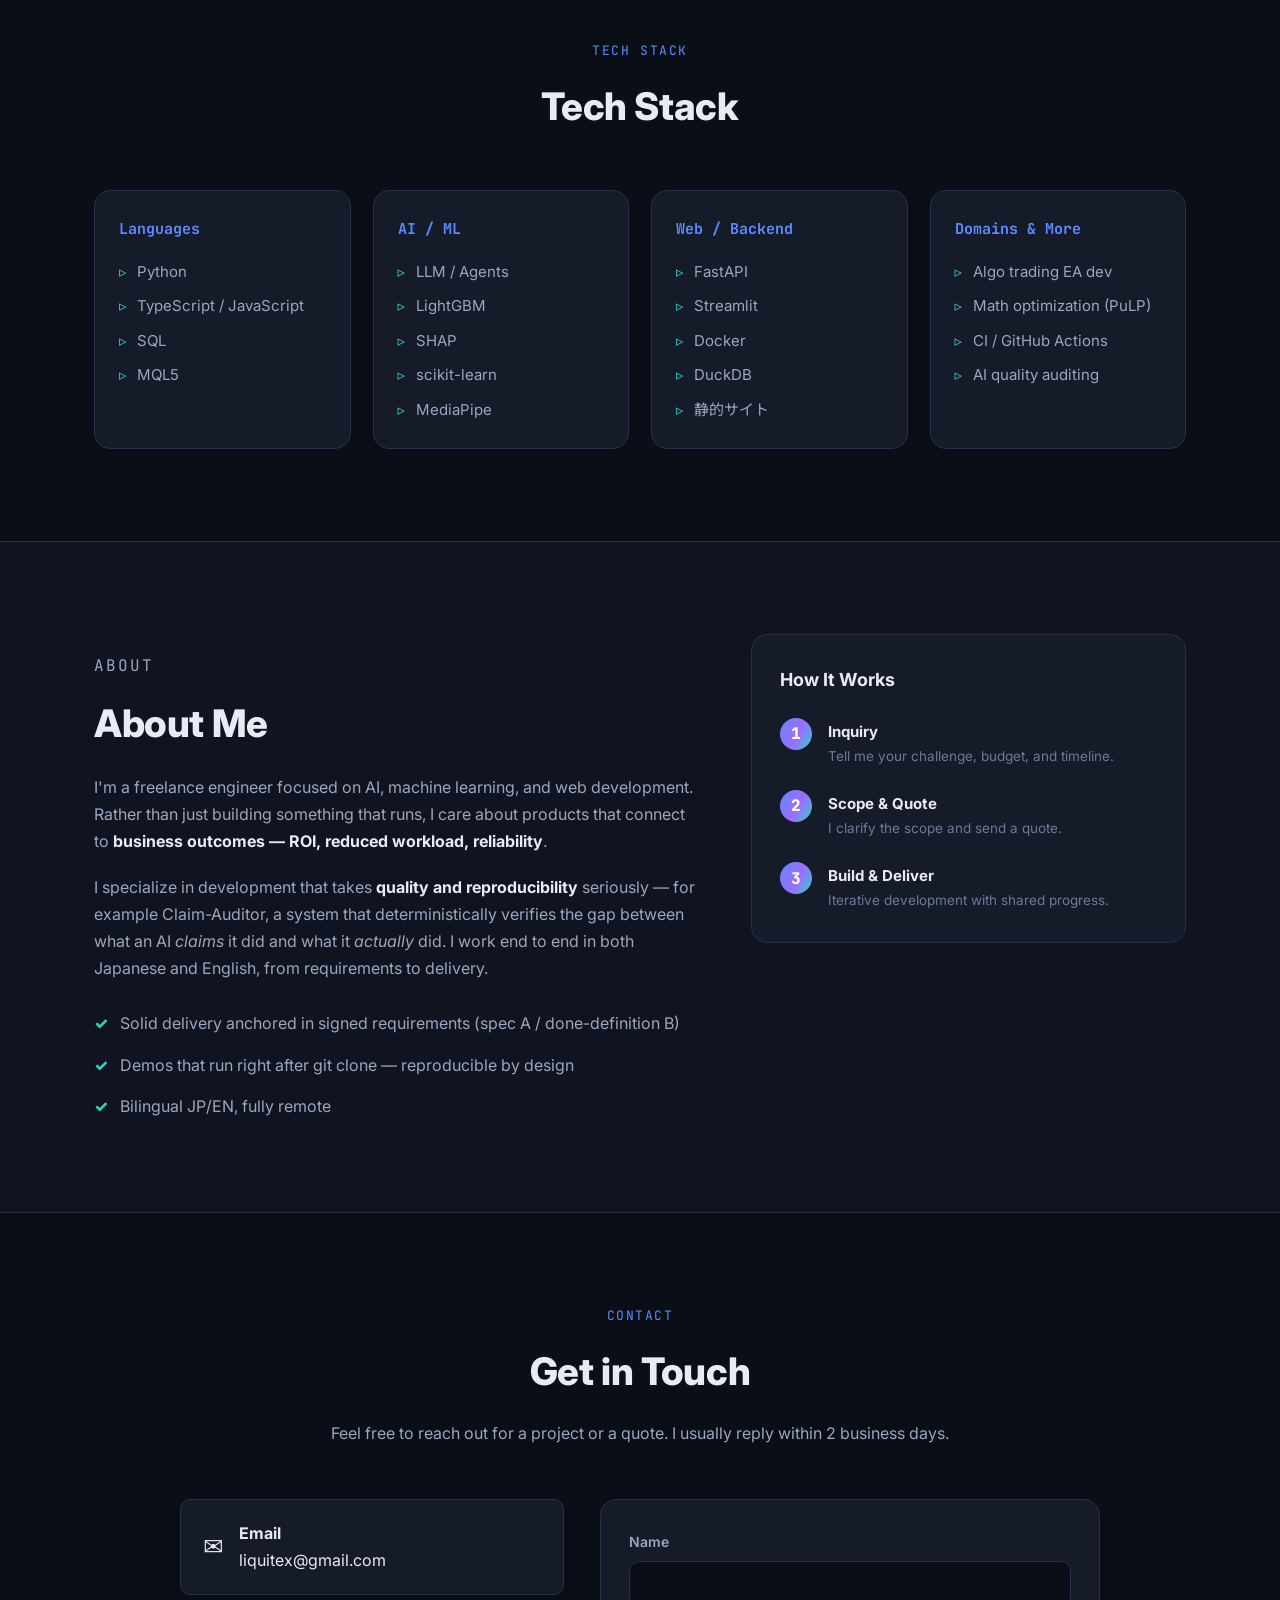
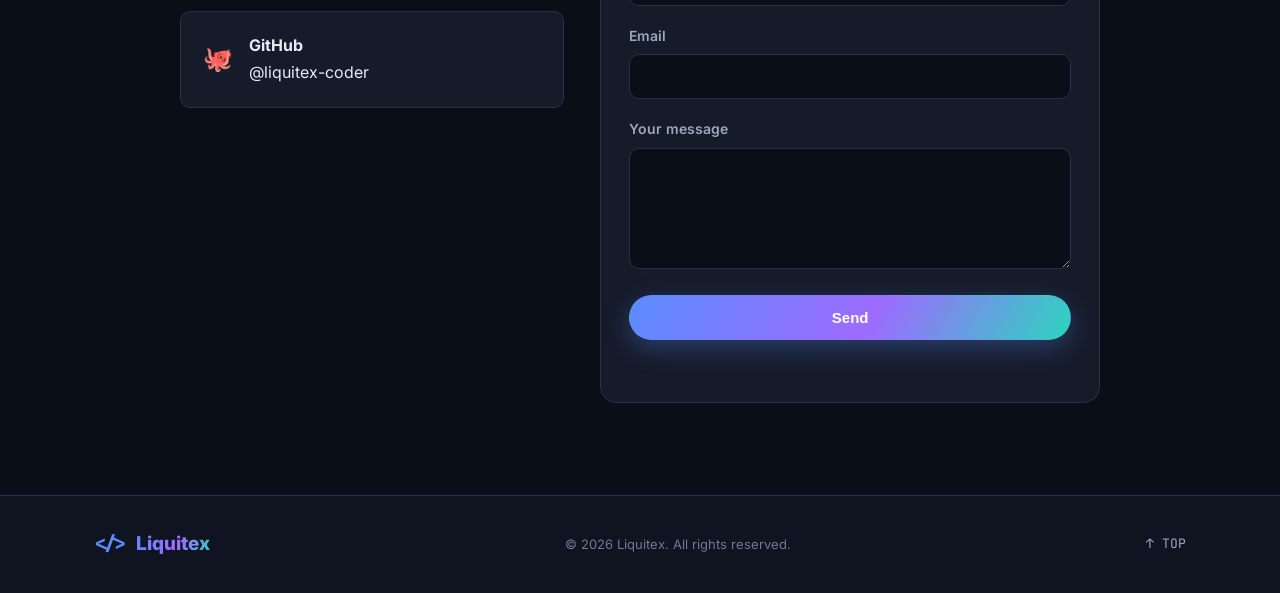
==== commit 0930f58a: "Add AI-code-audit go-to-market: service page + outreach playbook Focus the client-acquisition effort" ====
--- a/index.html
+++ b/index.html
@@ -88,6 +88,7 @@
             <ul class="svc-tags">
               <li>LLM Agent</li><li>RAG</li><li>Claude / OpenAI</li><li data-i18n="services.s1Tag">業務自動化</li>
             </ul>
+            <a class="svc-more" href="services/ai-code-audit.html" data-i18n="services.s1More">→ AIコード監査サービスの詳細</a>
           </article>
           <article class="svc-card">
             <div class="svc-icon">📊</div>
--- a/css/style.css
+++ b/css/style.css
@@ -134,6 +134,8 @@
 .svc-card p { color: var(--text-dim); font-size: 15px; }
 .svc-tags { list-style: none; display: flex; flex-wrap: wrap; gap: 8px; margin-top: 20px; }
 .svc-tags li { font-family: var(--font-mono); font-size: 12px; color: var(--accent-3); background: var(--surface-2); border: 1px solid var(--border); padding: 4px 10px; border-radius: 8px; }
+.svc-more { display: inline-block; margin-top: 18px; font-size: 14px; font-weight: 600; color: var(--accent); transition: transform .18s; }
+.svc-more:hover { transform: translateX(3px); }
 
 /* ---------- Work / Projects ---------- */
 .filter-bar { display: flex; gap: 10px; justify-content: center; flex-wrap: wrap; margin-bottom: 36px; }
